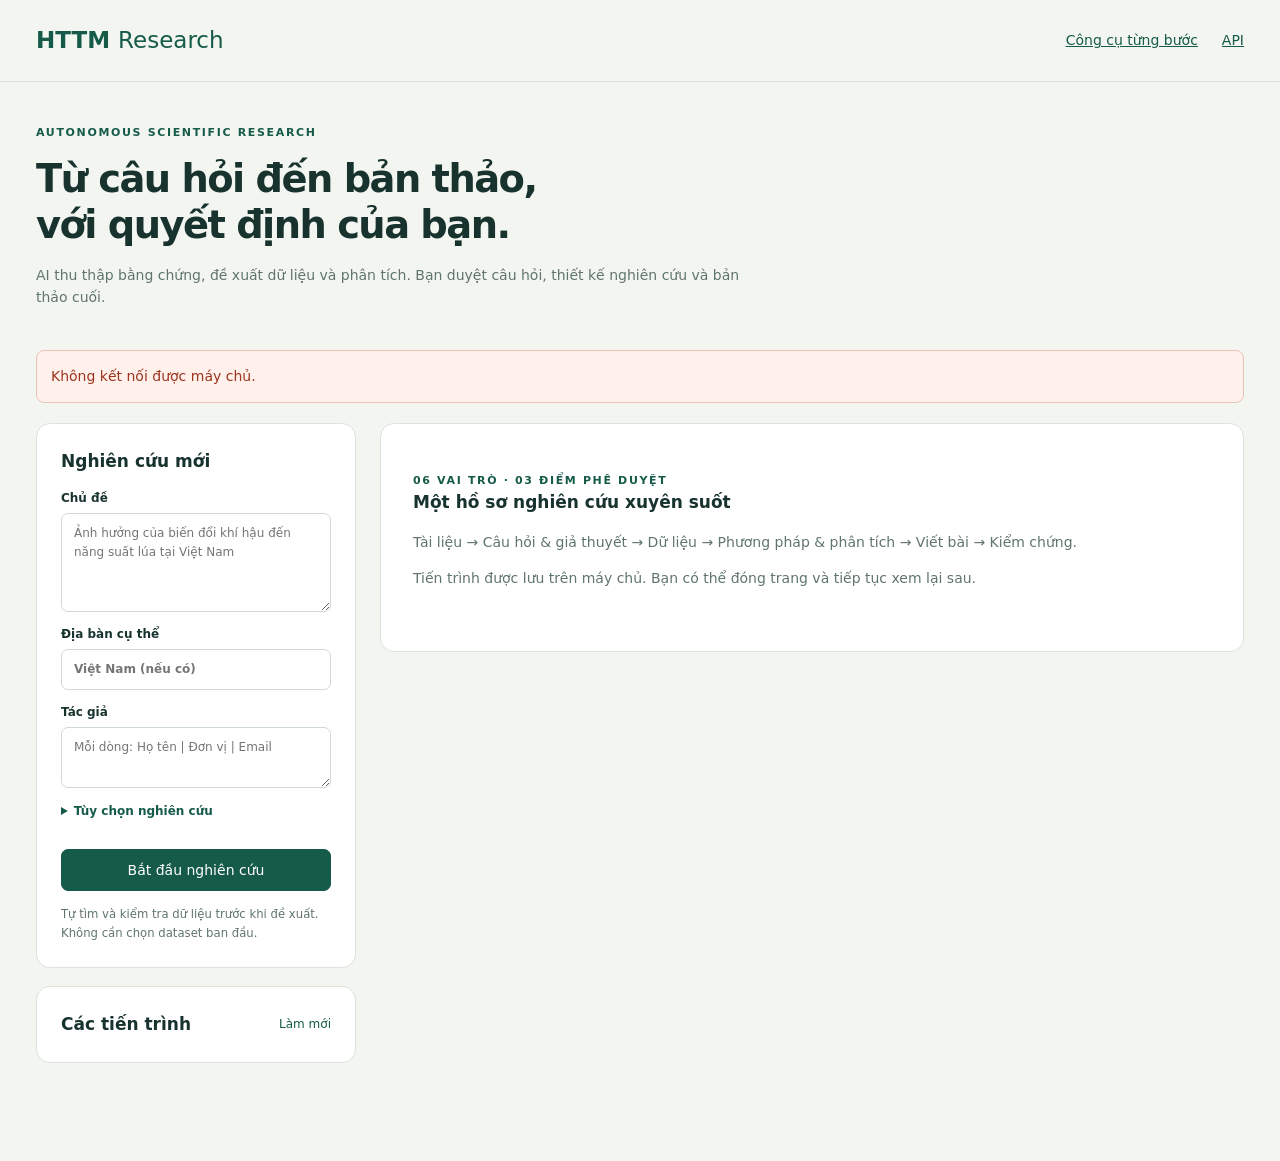
==== app/static/autonomous.html @ e7eaca96 "update" ====
<!doctype html>
<html lang="vi">
<head>
  <meta charset="utf-8"><meta name="viewport" content="width=device-width,initial-scale=1">
  <title>HTTM · Nghiên cứu tự động</title>
  <link rel="stylesheet" href="autonomous.css">
</head>
<body>
<header><a class="brand" href="autonomous.html">HTTM <span>Research</span></a><nav><a href="index.html">Công cụ từng bước</a><a href="/docs">API</a></nav></header>
<main>
  <section class="intro"><div class="eyebrow">AUTONOMOUS SCIENTIFIC RESEARCH</div><h1>Từ câu hỏi đến bản thảo,<br>với quyết định của bạn.</h1><p>AI thu thập bằng chứng, đề xuất dữ liệu và phân tích. Bạn duyệt câu hỏi, thiết kế nghiên cứu và bản thảo cuối.</p></section>
  <div id="message" role="alert" hidden></div>
  <div class="layout">
    <aside>
      <section class="card"><h2>Nghiên cứu mới</h2><form id="start-form">
        <label>Chủ đề<textarea id="topic" required rows="4" placeholder="Ảnh hưởng của biến đổi khí hậu đến năng suất lúa tại Việt Nam"></textarea></label>
        <label>Địa bàn cụ thể <input id="region" placeholder="Việt Nam (nếu có)"></label>
        <label>Tác giả <textarea id="authors" rows="2" placeholder="Mỗi dòng: Họ tên | Đơn vị | Email"></textarea></label>
        <details><summary>Tùy chọn nghiên cứu</summary>
          <label>Số bài báo mục tiêu<input id="papers" type="number" min="3" max="50" value="15"></label>
          <label>Số nguồn dữ liệu tối đa<input id="sources" type="number" min="1" max="10" value="6"></label>
          <label>Giới hạn dòng mỗi nguồn<input id="rows" type="number" min="100" max="50000" value="10000"></label>
          <label>Hoặc dùng project đã có<input id="project" type="number" min="1" placeholder="ID project; bỏ trống để tạo mới"></label>
        </details>
        <button class="primary" type="submit">Bắt đầu nghiên cứu</button>
        <small>Tự tìm và kiểm tra dữ liệu trước khi đề xuất. Không cần chọn dataset ban đầu.</small>
      </form></section>
      <section class="card"><div class="heading"><h2>Các tiến trình</h2><button id="refresh" class="text">Làm mới</button></div><div id="history"></div></section>
    </aside>
    <div id="workspace" aria-live="polite"><section class="card empty"><div class="eyebrow">06 VAI TRÒ · 03 ĐIỂM PHÊ DUYỆT</div><h2>Một hồ sơ nghiên cứu xuyên suốt</h2><p>Tài liệu → Câu hỏi & giả thuyết → Dữ liệu → Phương pháp & phân tích → Viết bài → Kiểm chứng.</p><p>Tiến trình được lưu trên máy chủ. Bạn có thể đóng trang và tiếp tục xem lại sau.</p></section></div>
  </div>
</main>
<script src="autonomous.js" defer></script>
</body></html>
---- app/static/autonomous.css ----
:root{font-family:Inter,system-ui,sans-serif;color:#18332e;background:#f3f5f1;font-size:14px;line-height:1.6;--line:#dbe3db;--green:#165b49;--muted:#60756c}*{box-sizing:border-box}body{margin:0}header{max-width:1400px;margin:auto;padding:22px 36px;display:flex;justify-content:space-between;align-items:center;border-bottom:1px solid var(--line)}a{color:var(--green)}header nav{display:flex;gap:24px}.brand{font-size:23px;font-weight:800;text-decoration:none}.brand span{font-weight:400}main{max-width:1400px;margin:auto;padding:30px 36px 80px}.intro{padding:12px 0 28px;max-width:720px}.eyebrow{font-size:11px;letter-spacing:.15em;font-weight:700;color:var(--green)}h1{font-size:clamp(28px,3vw,42px);letter-spacing:-.04em;line-height:1.2;margin:15px 0}h2{font-size:17px;margin:0 0 14px}h3{font-size:15px;margin:18px 0 8px}p{color:var(--muted)}.layout{display:grid;grid-template-columns:320px minmax(0,1fr);gap:24px;align-items:start}.card{padding:24px;background:white;border:1px solid var(--line);border-radius:14px;margin-bottom:18px}.empty{padding:48px 32px}.heading{display:flex;justify-content:space-between;gap:12px;align-items:center}.heading h2{margin:0}label{display:block;font-size:12px;font-weight:650;margin:13px 0}input,textarea,select{display:block;width:100%;padding:10px 12px;margin-top:5px;font:inherit;color:#18332e;border:1px solid #cfdacf;border-radius:7px;background:white}textarea{resize:vertical;font-weight:400}button{font:inherit;padding:9px 14px;border:1px solid var(--line);border-radius:7px;cursor:pointer;background:white;color:var(--green)}button:disabled{opacity:.5;cursor:default}.primary{background:var(--green);color:white;border-color:var(--green)}form .primary{width:100%;margin:14px 0}.text{border:0;padding:2px 0;font-size:12px}small{display:block;color:var(--muted);font-weight:400}details{margin:14px 0}summary{cursor:pointer;color:var(--green);font-size:12px;font-weight:650}.badge{padding:4px 10px;border-radius:20px;background:#edf3ed;color:var(--green);font-size:12px}.badge.error{background:#fff0eb;color:#a33c21}.stage-list{display:grid;grid-template-columns:repeat(3,1fr);gap:8px;margin-top:20px}.stage{padding:12px;border-radius:8px;background:#f4f6f3;border:1px solid transparent;font-size:12px}.stage.current{border-color:var(--green);background:#e9f2e9}.stage.done{color:var(--green)}.stage small{margin-top:4px}.pre{white-space:pre-wrap;overflow-wrap:anywhere}pre{font-size:11px;white-space:pre-wrap;word-break:break-word;background:#f7f8f5;padding:12px;border-radius:8px;max-height:380px;overflow:auto}.scroll{overflow:auto}table{border-collapse:collapse;width:100%;font-size:12px}th,td{text-align:left;vertical-align:top;padding:10px 8px;border-bottom:1px solid var(--line)}th{color:var(--muted);font-weight:600;white-space:nowrap}.actions{display:flex;flex-wrap:wrap;gap:10px;margin-top:18px}.warning{background:#fff9e7;border:1px solid #e8dba5;padding:12px;border-radius:8px;margin-top:12px}.error-box,#message{background:#fff0eb;border:1px solid #ebc3b7;padding:14px;border-radius:8px;color:#9c351d}#message{margin-bottom:20px}.history-item{display:block;text-align:left;width:100%;border:0;border-bottom:1px solid var(--line);border-radius:0;padding:12px 0}.history-item small{font-size:11px}.source{border-top:1px solid var(--line);padding-top:14px;margin-top:14px}.log{font-size:12px;list-style:none;padding:0;max-height:260px;overflow:auto}.log li{padding:8px 0;border-bottom:1px solid var(--line)}.log time{color:var(--muted);margin-right:12px}.manuscript{font-family:Georgia,'Times New Roman',serif;line-height:1.85}.manuscript h2{font-size:23px}.manuscript h3{font-size:18px}.manuscript p{color:#263e36}.chart{max-width:100%;background:#f6f8f4;border-radius:8px;padding:10px}.links{display:flex;gap:18px;flex-wrap:wrap;margin-top:16px}@media(max-width:950px){.layout{grid-template-columns:270px minmax(0,1fr)}header,main{padding-left:20px;padding-right:20px}.stage-list{grid-template-columns:repeat(2,1fr)}}@media(max-width:700px){.layout{grid-template-columns:1fr}aside{order:1}.intro{padding-top:0}.card{padding:18px}.stage-list{grid-template-columns:repeat(2,1fr)}header nav{gap:12px;font-size:12px}}
:root{overflow-wrap:break-word}.layout>*{min-width:0}header{flex-wrap:wrap;gap:12px}header nav{flex-wrap:wrap}.heading{flex-wrap:wrap}.badge{max-width:100%}
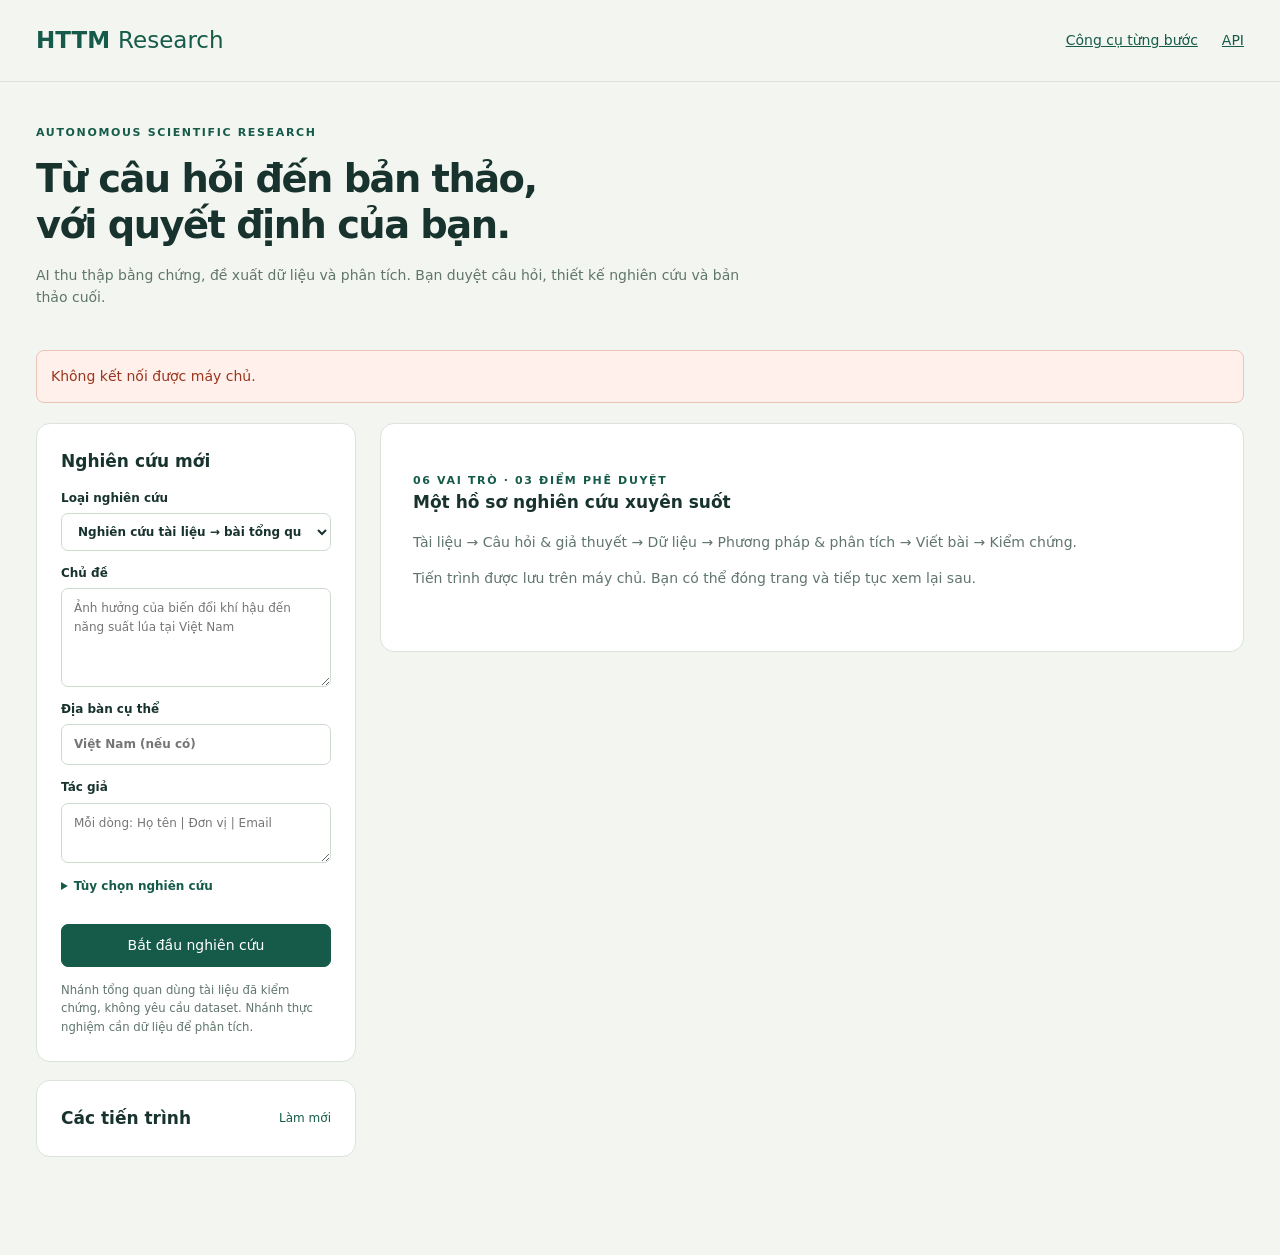
==== commit fdf4faf4: "update" ====
--- a/app/static/autonomous.html
+++ b/app/static/autonomous.html
@@ -13,6 +13,7 @@
   <div class="layout">
     <aside>
       <section class="card"><h2>Nghiên cứu mới</h2><form id="start-form">
+        <label>Loại nghiên cứu<select id="paper-type"><option value="review">Nghiên cứu tài liệu → bài tổng quan</option><option value="original_research">Nghiên cứu thực nghiệm → phân tích dữ liệu</option></select></label>
         <label>Chủ đề<textarea id="topic" required rows="4" placeholder="Ảnh hưởng của biến đổi khí hậu đến năng suất lúa tại Việt Nam"></textarea></label>
         <label>Địa bàn cụ thể <input id="region" placeholder="Việt Nam (nếu có)"></label>
         <label>Tác giả <textarea id="authors" rows="2" placeholder="Mỗi dòng: Họ tên | Đơn vị | Email"></textarea></label>
@@ -23,12 +24,12 @@
           <label>Hoặc dùng project đã có<input id="project" type="number" min="1" placeholder="ID project; bỏ trống để tạo mới"></label>
         </details>
         <button class="primary" type="submit">Bắt đầu nghiên cứu</button>
-        <small>Tự tìm và kiểm tra dữ liệu trước khi đề xuất. Không cần chọn dataset ban đầu.</small>
+        <small>Nhánh tổng quan dùng tài liệu đã kiểm chứng, không yêu cầu dataset. Nhánh thực nghiệm cần dữ liệu để phân tích.</small>
       </form></section>
       <section class="card"><div class="heading"><h2>Các tiến trình</h2><button id="refresh" class="text">Làm mới</button></div><div id="history"></div></section>
     </aside>
     <div id="workspace" aria-live="polite"><section class="card empty"><div class="eyebrow">06 VAI TRÒ · 03 ĐIỂM PHÊ DUYỆT</div><h2>Một hồ sơ nghiên cứu xuyên suốt</h2><p>Tài liệu → Câu hỏi & giả thuyết → Dữ liệu → Phương pháp & phân tích → Viết bài → Kiểm chứng.</p><p>Tiến trình được lưu trên máy chủ. Bạn có thể đóng trang và tiếp tục xem lại sau.</p></section></div>
   </div>
 </main>
-<script src="autonomous.js" defer></script>
+<script src="autonomous.js?v=5" defer></script>
 </body></html>
